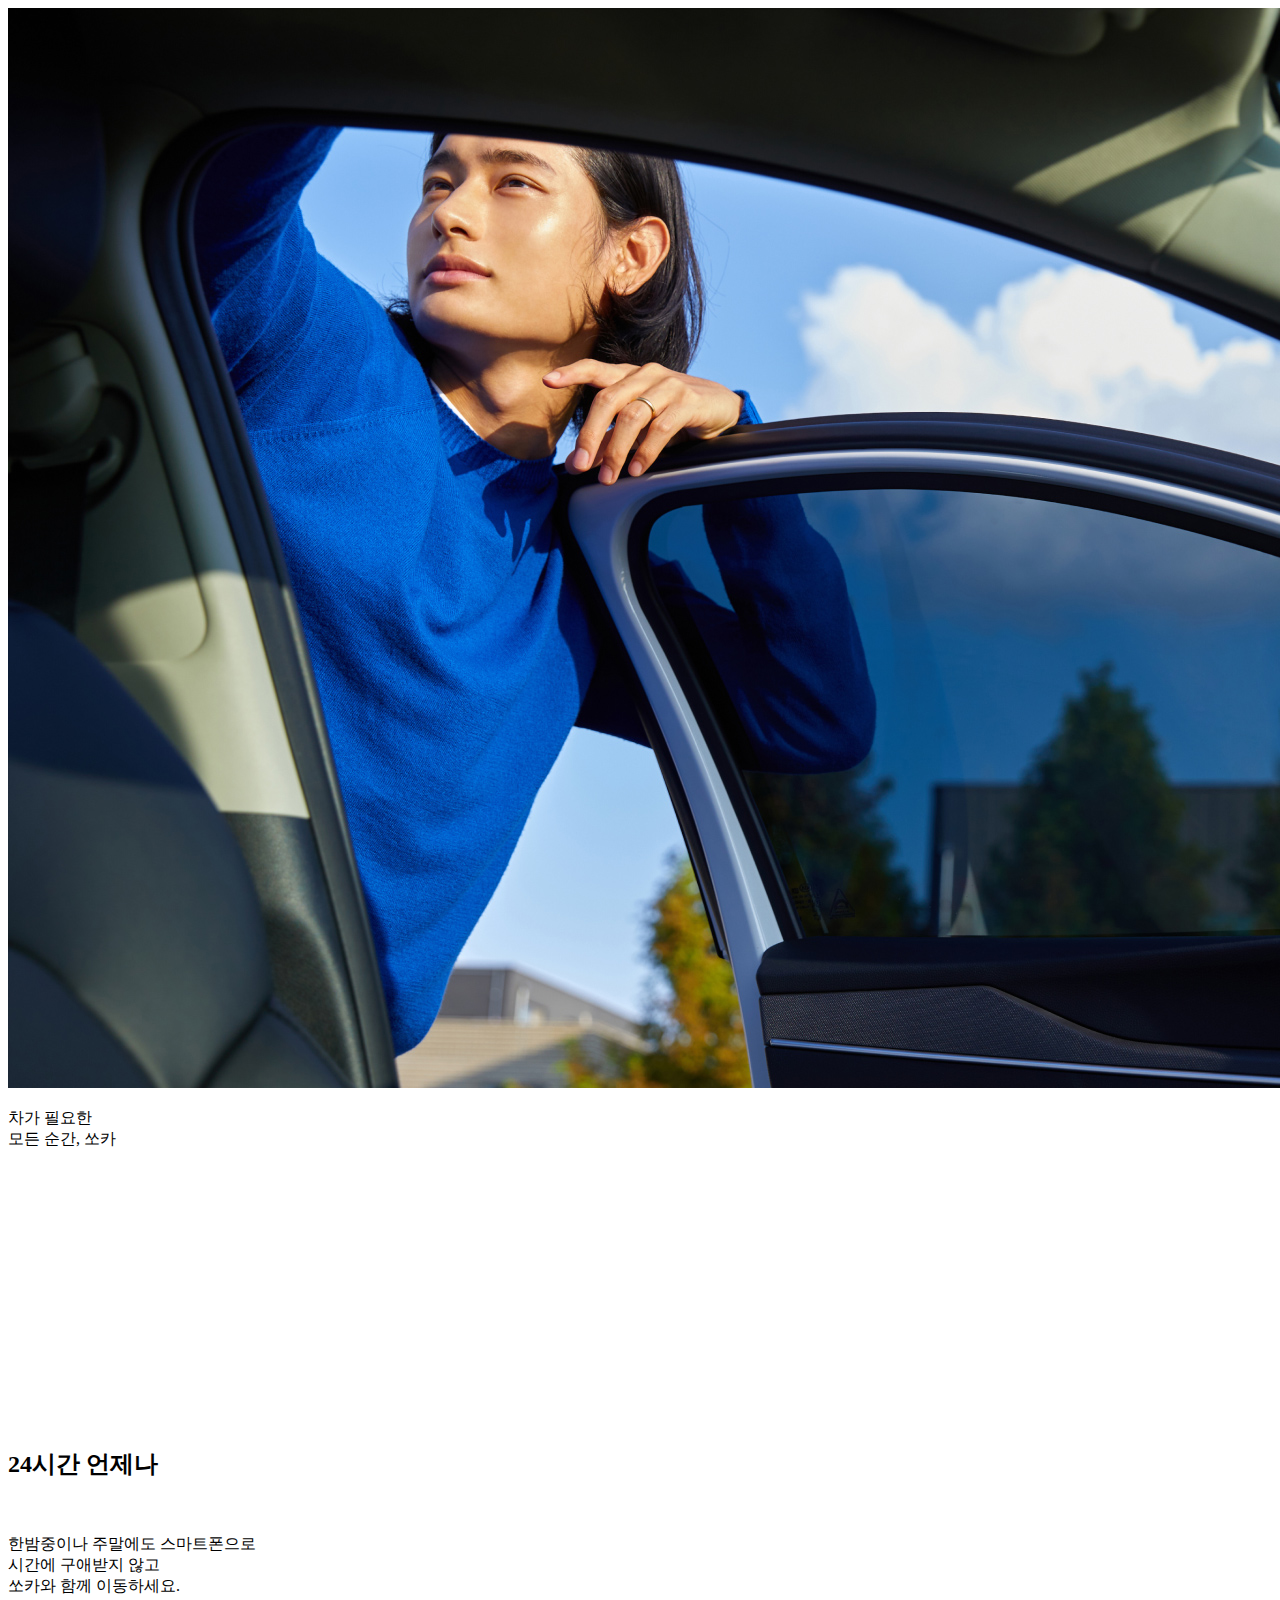
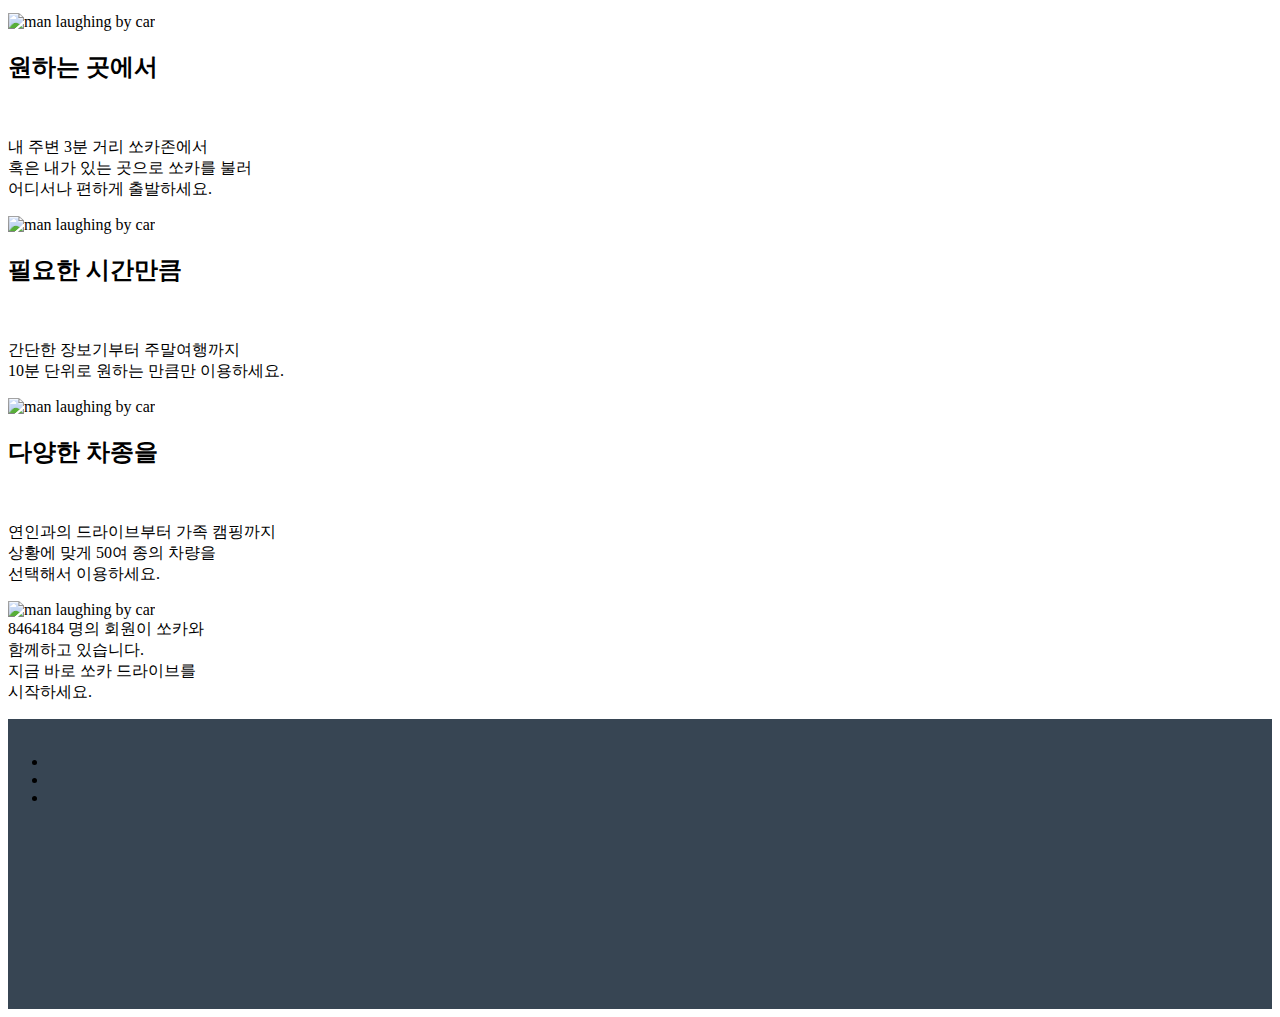
==== main.html @ 1ecd8b05 "Initial commit" ====
<!DOCTYPE html>
<html lang="en">
<head>
    <meta charset="UTF-8">
    <meta http-equiv="X-UA-Compatible" content="IE=edge">
    <meta name="viewport" content="width=device-width, initial-scale=1.0">
    
    <title>Document</title>
    <link rel="stylesheet" href="/socar/css/main-page-style.css">

</head>

<body id="main-page">
<main>
    <intro-section>
        <div id="intro">
        <img src="./img/main_visual_fullscreen.jpg" alt="socar-intro" id="intro-img">
        <p id="copyright">
            차가 필요한 <br>모든 순간, 쏘카
        </p>
        </div>
        <header id="header">
            <a href="socar.kr">    
                <logo>
                    <img src="./img/logo-w.svg" alt="Socar-logo" id="logo">
                </logo>
            </a>
            
            <hamberger>
                <span class="hamberger-patties"></span>
                <span class="hamberger-patties"></span>
            </hamberger>
    
        </header>
    </intro-section>
    <wrap-section>
        <article1 class = "articles">
            <h2>24시간 언제나</h2><h2></h2><br>
            <p>한밤중이나 주말에도 스마트폰으로<br>
            시간에 구애받지 않고<br>
            쏘카와 함께 이동하세요.<br></p>
            <img src="/socar/img/usp_a.jpg" alt="man laughing by car" class = article-img>
        </article1>

        <article2 class = "articles">
            <h2>원하는 곳에서</h2>
            <h2></h2>
            <br>
            <p>내 주변 3분 거리 쏘카존에서<br> 혹은 내가 있는 곳으로 쏘카를 불러<br> 어디서나 편하게 출발하세요.</p>
            <img src="/socar/img/usp_b.jpg" alt="man laughing by car" class = article-img>
        </article2>
        
        <article3 class = "articles">
            <h2>필요한 시간만큼</h2>
        <h2></h2>
        <br>
        <p>간단한 장보기부터 주말여행까지<br> 10분 단위로 원하는 만큼만 이용하세요.</p>
        <img src="/socar/img/usp_c.jpg" alt="man laughing by car" class = article-img>
        </article3>

        <article4 class = "articles">
            <h2>다양한 차종을</h2>
            <h2></h2>
            <br>
            <p>연인과의 드라이브부터 가족 캠핑까지<br>
            상황에 맞게 50여 종의 차량을<br> 선택해서 이용하세요. </p>
            <img src="/socar/img/usp_d.jpg" alt="man laughing by car" class = article-img>
        </article4>
    </wrap-section>
    <suggestion-section>
        <article class="articles">
            <span>8464184</span>
        명의 회원이 쏘카와<br> 함께하고 있습니다.<br>지금 바로 <span>쏘카 드라이브</span>를<br>시작하세요.
        </article>
    </suggestion-section>
</main>
<footer style="background-color:#374553; height:290px">
<ul><img src="" alt=""><img src="" alt=""><img src="" alt=""><img src="" alt=""></ul>
<ul><a href=""></a><a href=""></a><a href=""></a><a href=""></a><a href=""></a><a href=""></a><a href=""></a><a href=""></a><a href=""></a></ul>
<ul>
    <li></li>
    <li></li>
    <li></li>
</ul>
<div>
    <p></p>
    <p></p>
    <p></p>
</div>
</footer>
</body>
</html>
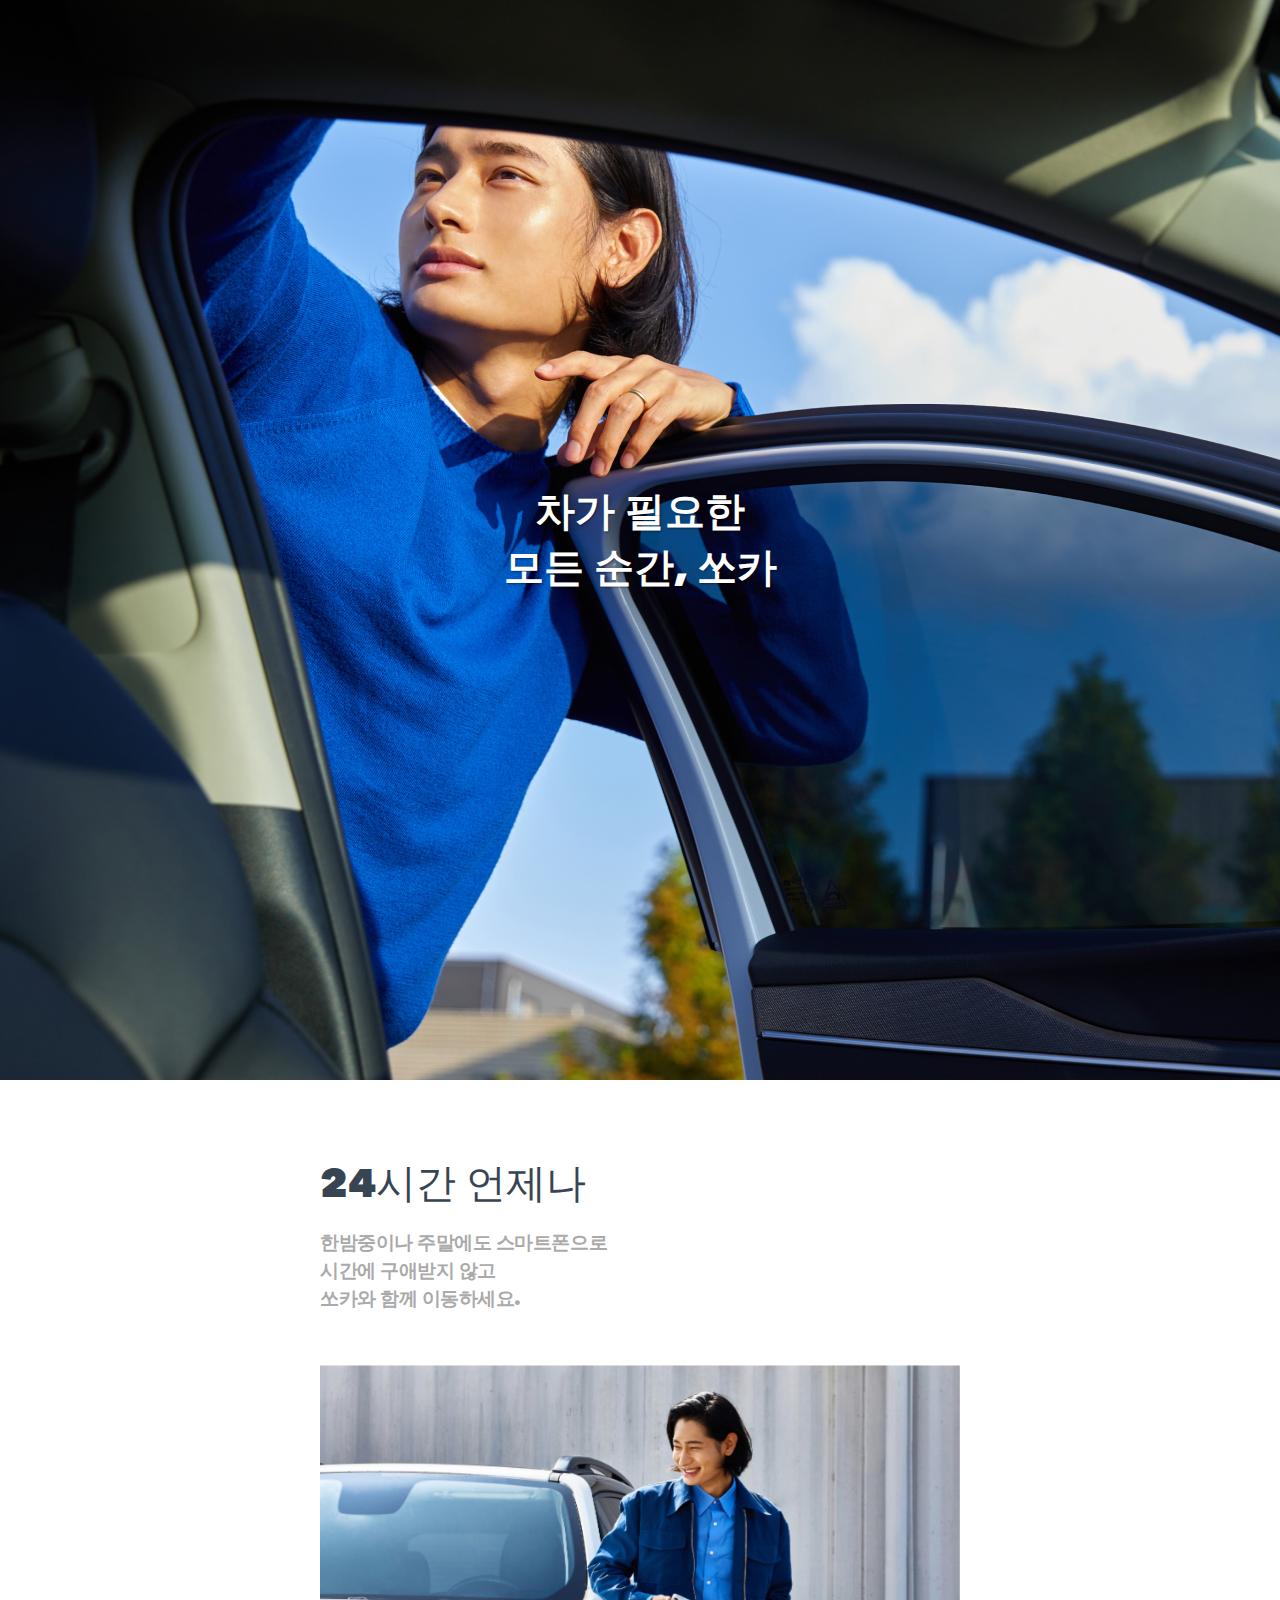
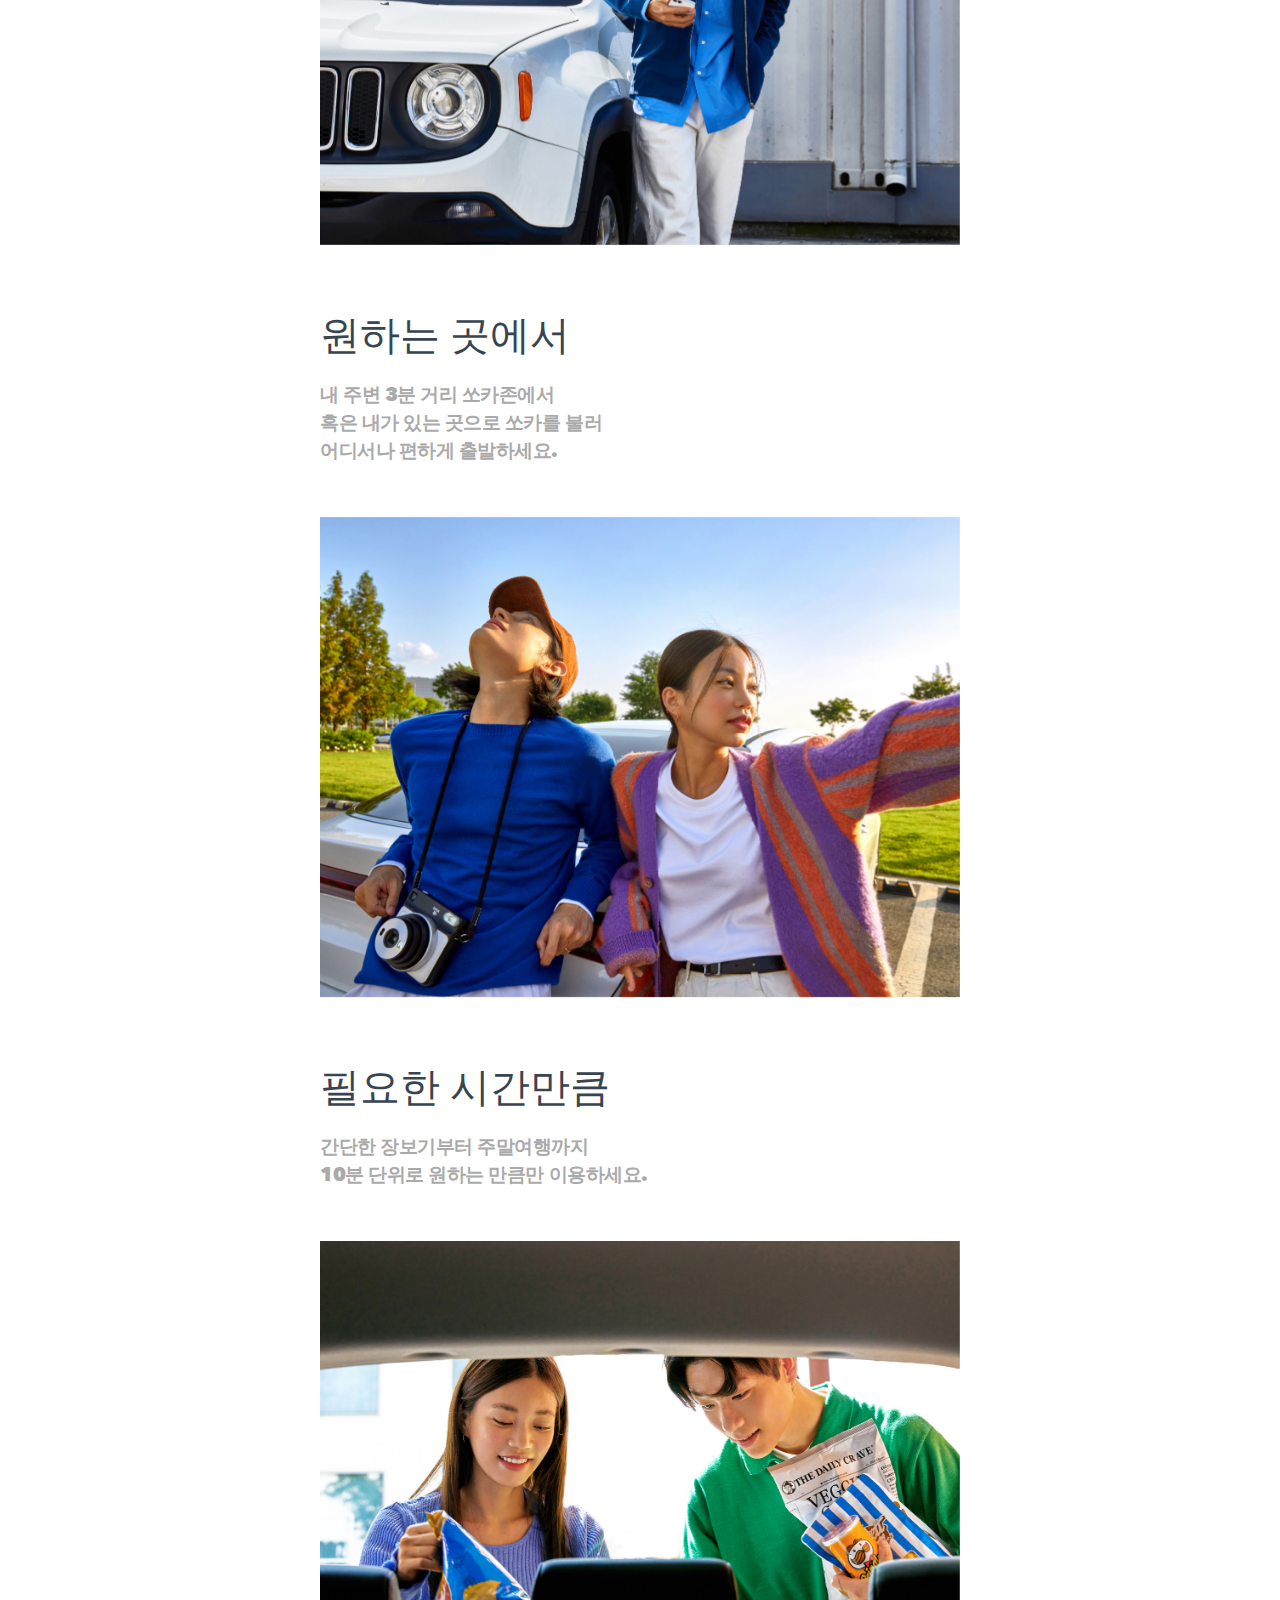
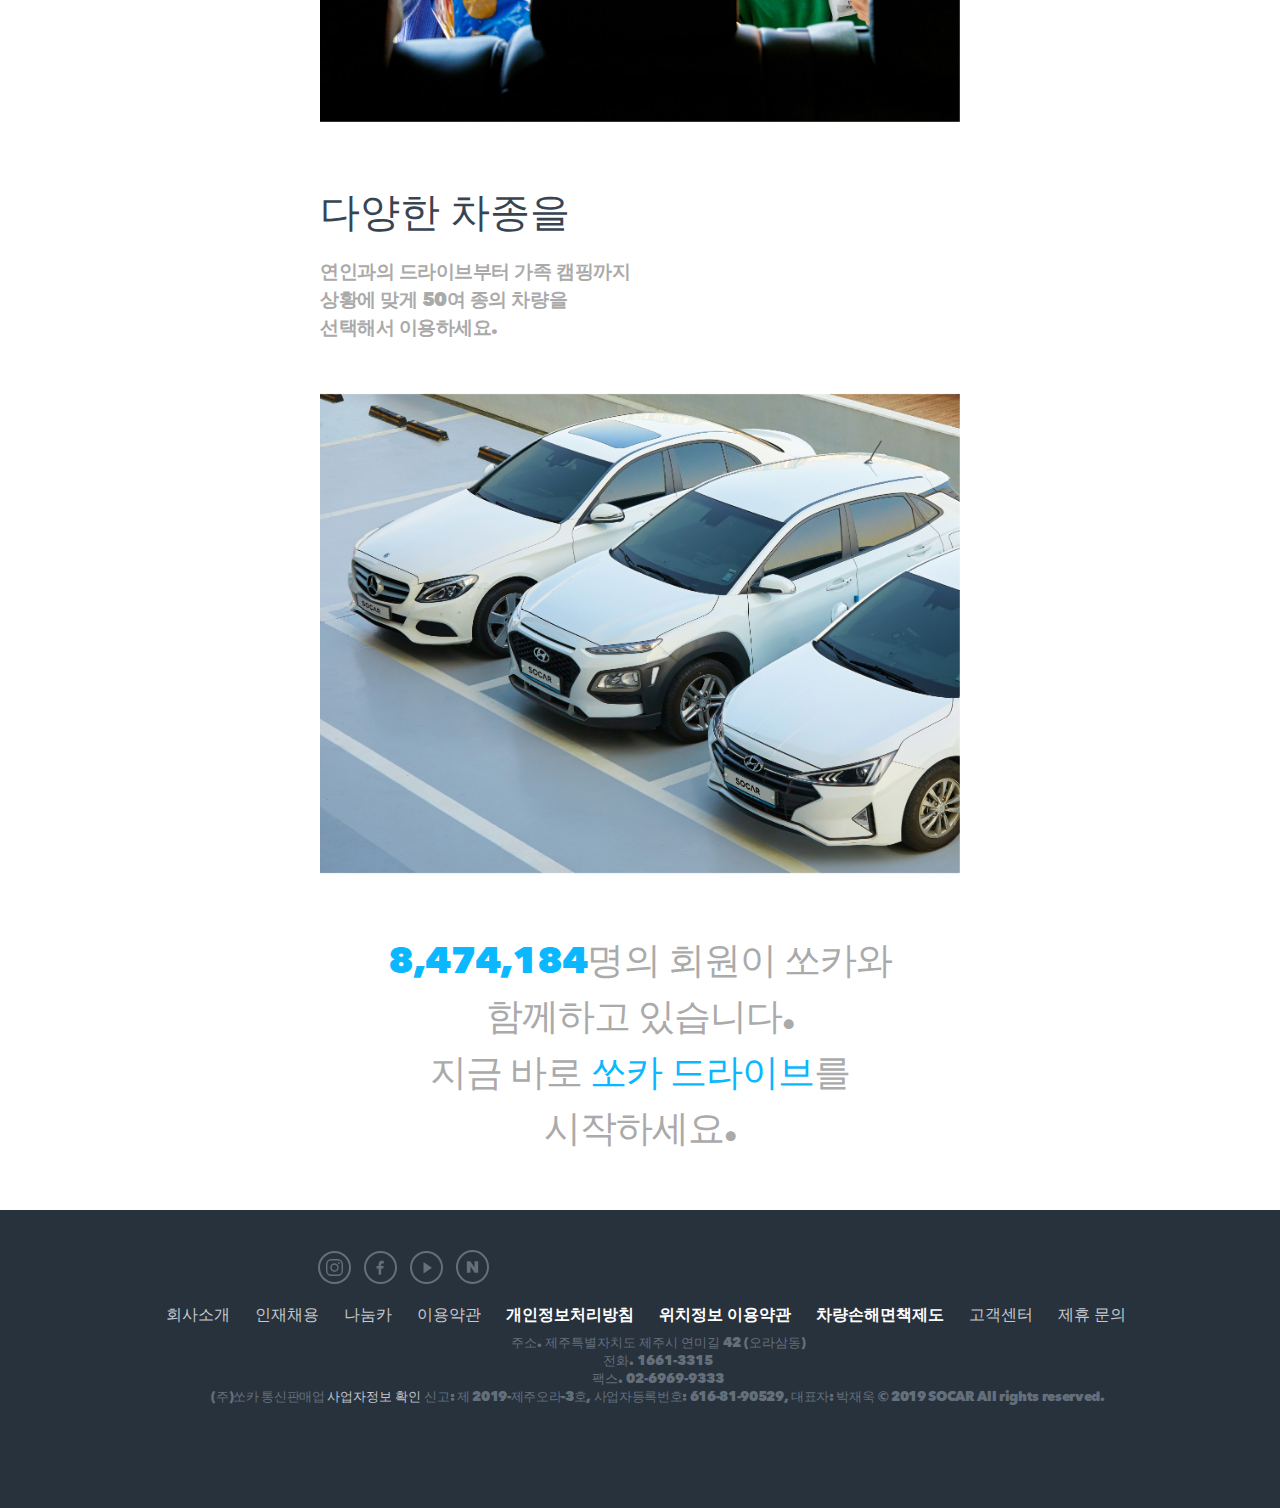
==== commit 56e7acc3: "edited" ====
--- a/main.html
+++ b/main.html
@@ -1,92 +1,134 @@
 <!DOCTYPE html>
-<html lang="en">
+<html lang="ko">
 <head>
     <meta charset="UTF-8">
     <meta http-equiv="X-UA-Compatible" content="IE=edge">
     <meta name="viewport" content="width=device-width, initial-scale=1.0">
-    
-    <title>Document</title>
-    <link rel="stylesheet" href="/socar/css/main-page-style.css">
+    <title>차가 필요한 모든 순간, 쏘카</title>
+    <link rel="stylesheet" href="/css/main-page-style.css">
+</head>
+<body>
+    <header id = "header">
+        <a href="https://www.socar.kr/">
+            <img src="img/logo-w.svg" alt="socar logo" id = "socarlogo">
+        </a>
+        <a href="#">
+            
+        </a>
+    </header>
+    <section id ="intro">
+        <figure id = "intro-img">
+            <img src="/img/main_visual_fullscreen.jpg" alt="차문을 열고 그윽한 표정을 짓는 원빈">
+        </figure>
+        <h2 id = "copyright">
+            <b>차가 필요한
+            <br>
+            모든 순간, 쏘카</b>
+        </h2>
+    </section>
 
-</head>
+    <main>
+        <div class="fullbody">
+            <article class="articles">
+                <h3>24시간 언제나</h3>
+                <p>
+                    한밤중이나 주말에도 스마트폰으로
+                    <br>
+                    시간에 구애받지 않고
+                    <br>
+                    쏘카와 함께 이동하세요.
+                </p>
+                <figure>
+                    <img src="/img/usp_a.jpg" alt="차 옆에서 웃는 남자">
+                </figure>
+            </article>
 
-<body id="main-page">
-<main>
-    <intro-section>
-        <div id="intro">
-        <img src="./img/main_visual_fullscreen.jpg" alt="socar-intro" id="intro-img">
-        <p id="copyright">
-            차가 필요한 <br>모든 순간, 쏘카
+            <article class="articles">
+                <h3>원하는 곳에서</h3>
+                <p>내 주변 3분 거리 쏘카존에서<br>
+                    혹은 내가 있는 곳으로 쏘카를 불러<br>
+                    어디서나 편하게 출발하세요.
+                </p>
+                <figure>
+                    <img src="/img/usp_b.jpg" alt="차에 기댄 남녀">
+                </figure>
+            </article>
+
+            <article class="articles">
+                <h3>필요한 시간만큼</h3>
+                <p>간단한 장보기부터 주말여행까지<br>
+                    10분 단위로 원하는 만큼만 이용하세요.</p>
+                <figure>
+                    <img src="/img/usp_c.jpg" alt="트렁크를 살피는 남녀">
+                </figure>
+            </article>
+
+            <article class="articles">
+                <h3>다양한 차종을</h3>
+                <p>연인과의 드라이브부터 가족 캠핑까지<br>
+                    상황에 맞게 50여 종의 차량을<br>
+                    선택해서 이용하세요.
+                    </p>
+                <figure>
+                    <img src="/img/usp_d.jpg" alt="차 세 개를 보는 조감도" id = "art-img">
+                </figure>
+            </article>
+        </div>
+    </main>
+
+    <section class = "fullbody">
+        <p id="suggest">
+            <blue>8,474,184</blue>명의 회원이 쏘카와 <br>
+            함께하고 있습니다.<br>
+            지금 바로 <blue>쏘카 드라이브</blue>를<br>
+            시작하세요. 
         </p>
+    </section>
+
+    <footer class = "fullbody">
+        
+        <ul class="sns-list">
+            <li><a href="#"><img src="/img/i-instagram.svg" alt="인스타그램 하이퍼링크"></a></li>
+            <li><a href="#"><img src="/img/i-facebook.svg" alt="페이스북 하이퍼링크"></a></li>
+            <li><a href="#"><img src="/img/i-youtube.svg" alt="유튜브 하이퍼링크"></a></li>
+            <li><a href="#"><img src="/img/i-blog.svg" alt="네이버 블로그 하이퍼링크"></a></li>
+        </ul>
+
+        <nav class="footer-nav">
+            <ul>
+                <li><a href="#">회사소개</a></li>
+                <li><a href="#">인재채용</a></li>
+                <li><a href="#">나눔카</a></li>
+                <li><a href="#">이용약관</a></li>
+                <li><a href="#" ><strong>개인정보처리방침</strong></a></li>
+                <li><a href="#" ><strong>위치정보 이용약관</strong></a></li>
+                <li><a href="#" ><strong>차량손해면책제도</strong></a></li>
+                <li><a href="#">고객센터</a></li>
+                <li><a href="#">제휴 문의</a></li>
+            </ul>
+        </nav>
+
+        <div class="footer-bottom">
+            <div class="company-information">
+                <dl>
+                    <dt>주소.</dt>
+                    <dd>제주특별자치도 제주시 연미길 42 (오라삼동)</dd>
+                </dl>
+                <dl>
+                    <dt>전화.</dt>
+                    <dd> 1661-3315  </dd>
+                </dl>
+                <dl>
+                    <dt>팩스.</dt>
+                    <dd>02-6969-9333</dd>
+                </dl>
+            </div>
+            <div class="copyright">
+                <p>(주)쏘카 통신판매업 <a href="#" class="underline-link">사업자정보 확인</a></p>
+                <p>신고: 제 2019-제주오라-3호, 사업자등록번호: 616-81-90529, 대표자: 박재욱</p>
+                <p>© 2019 SOCAR All rights reserved.</p>
+            </div>
         </div>
-        <header id="header">
-            <a href="socar.kr">    
-                <logo>
-                    <img src="./img/logo-w.svg" alt="Socar-logo" id="logo">
-                </logo>
-            </a>
-            
-            <hamberger>
-                <span class="hamberger-patties"></span>
-                <span class="hamberger-patties"></span>
-            </hamberger>
-    
-        </header>
-    </intro-section>
-    <wrap-section>
-        <article1 class = "articles">
-            <h2>24시간 언제나</h2><h2></h2><br>
-            <p>한밤중이나 주말에도 스마트폰으로<br>
-            시간에 구애받지 않고<br>
-            쏘카와 함께 이동하세요.<br></p>
-            <img src="/socar/img/usp_a.jpg" alt="man laughing by car" class = article-img>
-        </article1>
-
-        <article2 class = "articles">
-            <h2>원하는 곳에서</h2>
-            <h2></h2>
-            <br>
-            <p>내 주변 3분 거리 쏘카존에서<br> 혹은 내가 있는 곳으로 쏘카를 불러<br> 어디서나 편하게 출발하세요.</p>
-            <img src="/socar/img/usp_b.jpg" alt="man laughing by car" class = article-img>
-        </article2>
-        
-        <article3 class = "articles">
-            <h2>필요한 시간만큼</h2>
-        <h2></h2>
-        <br>
-        <p>간단한 장보기부터 주말여행까지<br> 10분 단위로 원하는 만큼만 이용하세요.</p>
-        <img src="/socar/img/usp_c.jpg" alt="man laughing by car" class = article-img>
-        </article3>
-
-        <article4 class = "articles">
-            <h2>다양한 차종을</h2>
-            <h2></h2>
-            <br>
-            <p>연인과의 드라이브부터 가족 캠핑까지<br>
-            상황에 맞게 50여 종의 차량을<br> 선택해서 이용하세요. </p>
-            <img src="/socar/img/usp_d.jpg" alt="man laughing by car" class = article-img>
-        </article4>
-    </wrap-section>
-    <suggestion-section>
-        <article class="articles">
-            <span>8464184</span>
-        명의 회원이 쏘카와<br> 함께하고 있습니다.<br>지금 바로 <span>쏘카 드라이브</span>를<br>시작하세요.
-        </article>
-    </suggestion-section>
-</main>
-<footer style="background-color:#374553; height:290px">
-<ul><img src="" alt=""><img src="" alt=""><img src="" alt=""><img src="" alt=""></ul>
-<ul><a href=""></a><a href=""></a><a href=""></a><a href=""></a><a href=""></a><a href=""></a><a href=""></a><a href=""></a><a href=""></a></ul>
-<ul>
-    <li></li>
-    <li></li>
-    <li></li>
-</ul>
-<div>
-    <p></p>
-    <p></p>
-    <p></p>
-</div>
-</footer>
+    </footer>
 </body>
 </html>--- a/css/main-page-style.css
+++ b/css/main-page-style.css
@@ -0,0 +1,193 @@
+@import url('https://fonts.googleapis.com/css?family=Noto+Sans+KR:400,700');
+
+@font-face{
+    font-family:'socarfont'; /*글꼴*/
+    src: local('SDMiSaeng'),
+        url(../font/AvenirNextLTPro-Heavy.otf);
+}
+@font-face {
+	font-family: 'sdg-m';
+	src: url('../fonts/SDGothicNeobTTF-dMd.eot');
+	src: url('../fonts/SDGothicNeobTTF-dMd.eot?#iefix') format('embedded-opentype'),
+	url('../fonts/SDGothicNeobTTF-dMd.woff2') format('woff2'),
+	url('../fonts/SDGothicNeobTTF-dMd.woff') format('woff');
+}
+
+*{
+    margin: 0px;
+    padding: 0px;
+    border: 0;
+    vertical-align: baseline;
+    font-family: "socarfont";
+    word-break: break-all;
+}
+
+body{
+    overflow-x: hidden;
+    width: 100%;
+}
+#header{
+    background-color: transparent;
+    width:100%;
+    height: 60px;
+    display: flex;
+    position: fixed;
+}
+
+#socarlogo{
+    width: 112px;
+    position: absolute;
+    top: 50%;
+    left: 40px;
+}
+article>span{
+    color: #0BB8FF;
+}
+
+#logo{
+width: 112px;
+height: 23px;
+color: white;
+z-index: 4;
+position:fixed;
+top:18.5px;
+left:40.8px;
+
+}
+.hamberger-patties{
+    width: 23px;
+    height: 3px;
+    
+}
+
+article img{
+    position: relative;
+    width: 100%;
+    height: auto;
+}
+
+#copyright{
+    display: flex;
+    z-index: 4;
+    text-align: center;
+    color: #fff;
+    font-size: clamp(30pt, 1vw, 48pt);
+    line-height: 1.4;
+    letter-spacing: 0;
+    text-shadow: 1px 1px 2px rgb(0 0 0 / 40%); 
+    transform: translate(-50%, -50%);
+    overflow: hidden;
+    padding: 5px 10px;
+	position: absolute;
+	top: 50%;
+	left: 50%;
+}
+#intro{
+    display: flex;
+    align-content: center;
+    position: relative;
+    margin-bottom: 70px;
+}
+#intro-img{
+    width: 100%;    
+    height: 100%;
+	vertical-align: middle;
+}
+
+p{
+    font-size: 14pt;
+    letter-spacing: -0.025em;
+    line-height: 1.5;
+    margin-bottom: 50px;
+
+}
+article{
+    font-size: 28pt;
+    font-weight:700;
+    color: #aaa;
+    margin-bottom: 50px;
+    display: block;
+    width: 50%;
+    margin-left: auto;
+    margin-right: auto;
+
+}
+
+h3{
+    font-size: 40px;
+    font-weight: normal;
+    color: #374553;
+    margin-bottom: 20px;
+}
+
+#suggest{
+    text-align: center;
+    font-size: 28pt;
+    color:#aaa;
+    line-height: 1.5;
+    font-weight: normal;
+    font-family: "socarfont", 'sdg-m', sans-serif;
+}
+
+blue{
+    color: #0bb8ff;
+}
+
+footer{
+    background-color: #28323C;
+    width: 100%;
+    padding: 40px 18px 100px;
+    overflow: auto;
+    color:#646F7C; 
+    font-size: 10pt;
+    margin:0 auto; text-align:center;
+}
+
+footer p{
+    font-size: 10pt;
+    margin-bottom: 0px;
+}
+.sns-list{
+    text-align: left;
+    margin-bottom: 16px;
+    padding-left: 300px;
+}
+
+li{
+    display: inline;
+    padding-right: 10px;
+}
+
+nav ul{
+    display: table;
+    margin-left: auto;
+    margin-right: auto;
+    margin-bottom: 8px;
+    font-size: 12pt;
+}
+
+nav ul li{
+    padding-right: 25px;
+}
+a{
+    text-decoration-line: none;
+    text-decoration-style: none;
+    color: #C5C8CE;
+    letter-spacing: 0;
+    word-spacing: 0;
+}
+ul strong{
+    color: white;
+}
+.footer-bottom{
+    text-align: center;
+}
+.company-information{
+    display: inline-block;
+}
+dt, dd{
+    display: inline;
+}
+.copyright p{
+    display: inline;
+}